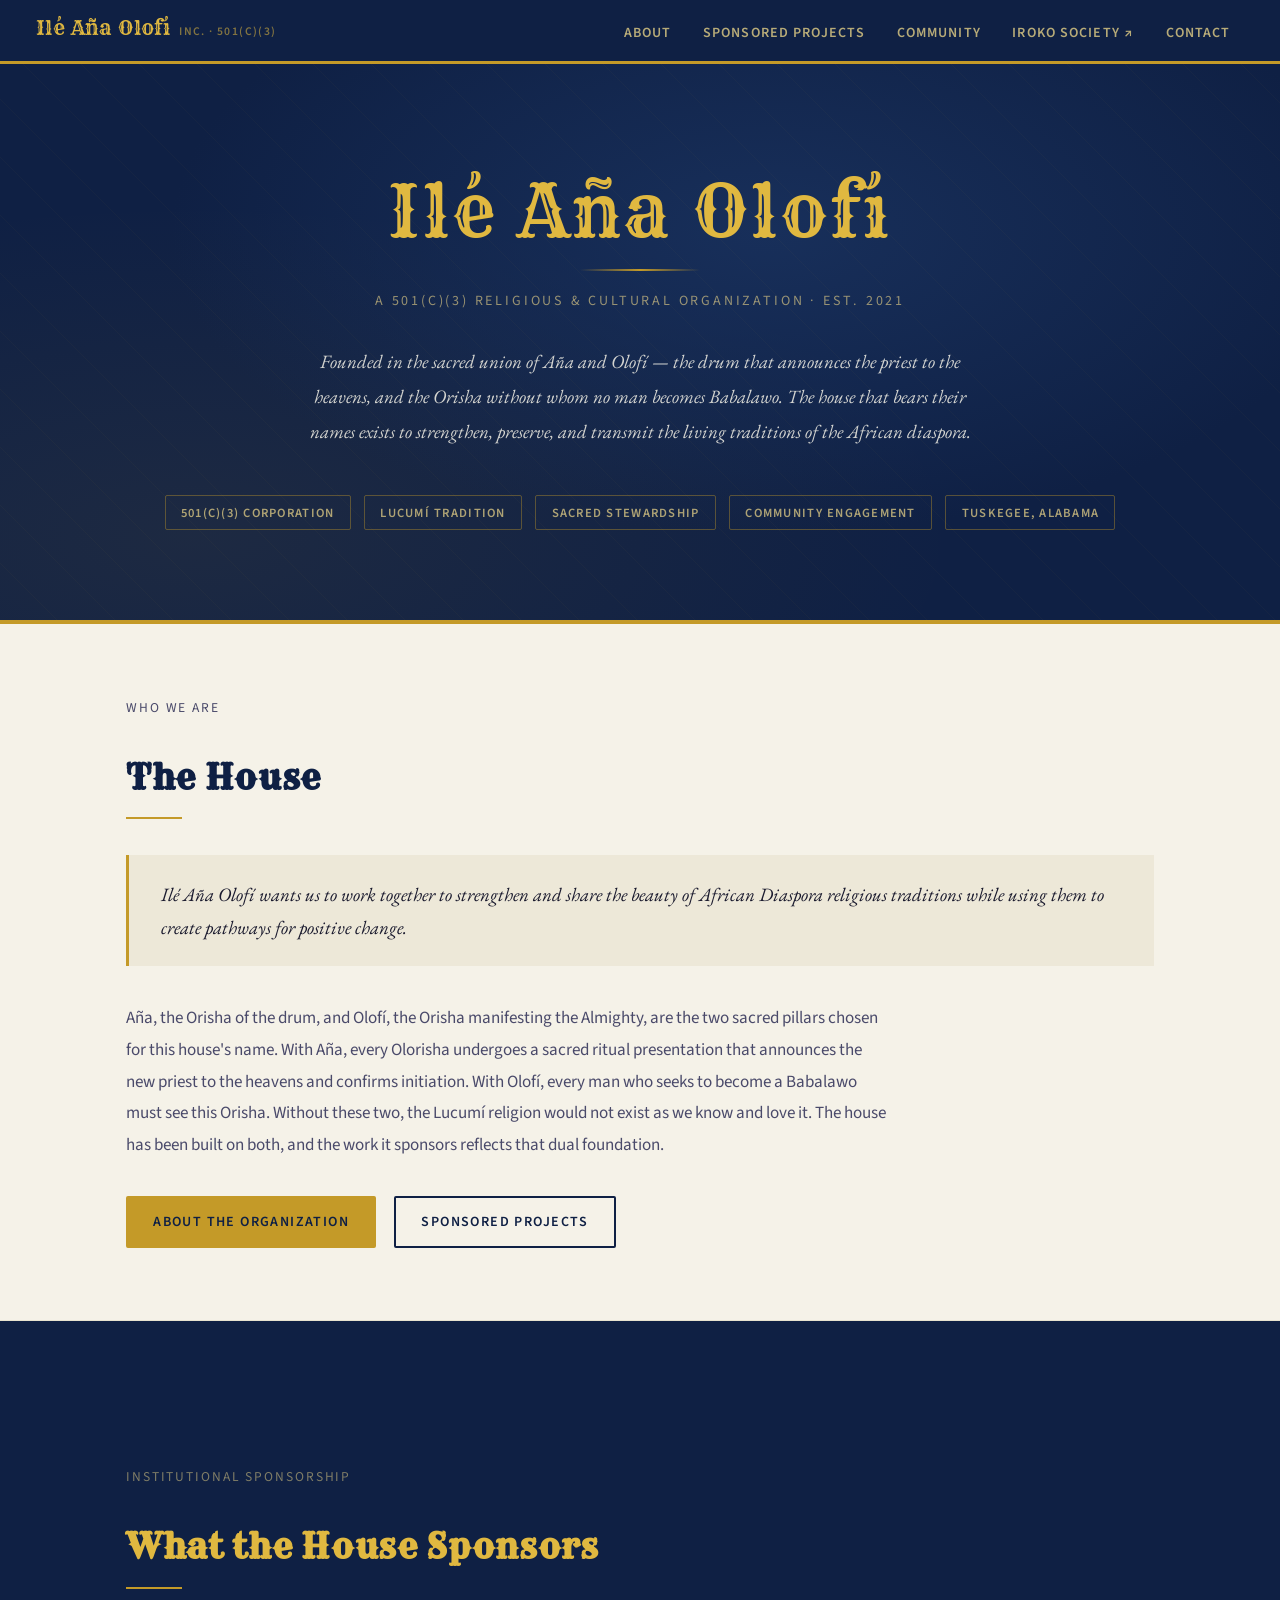
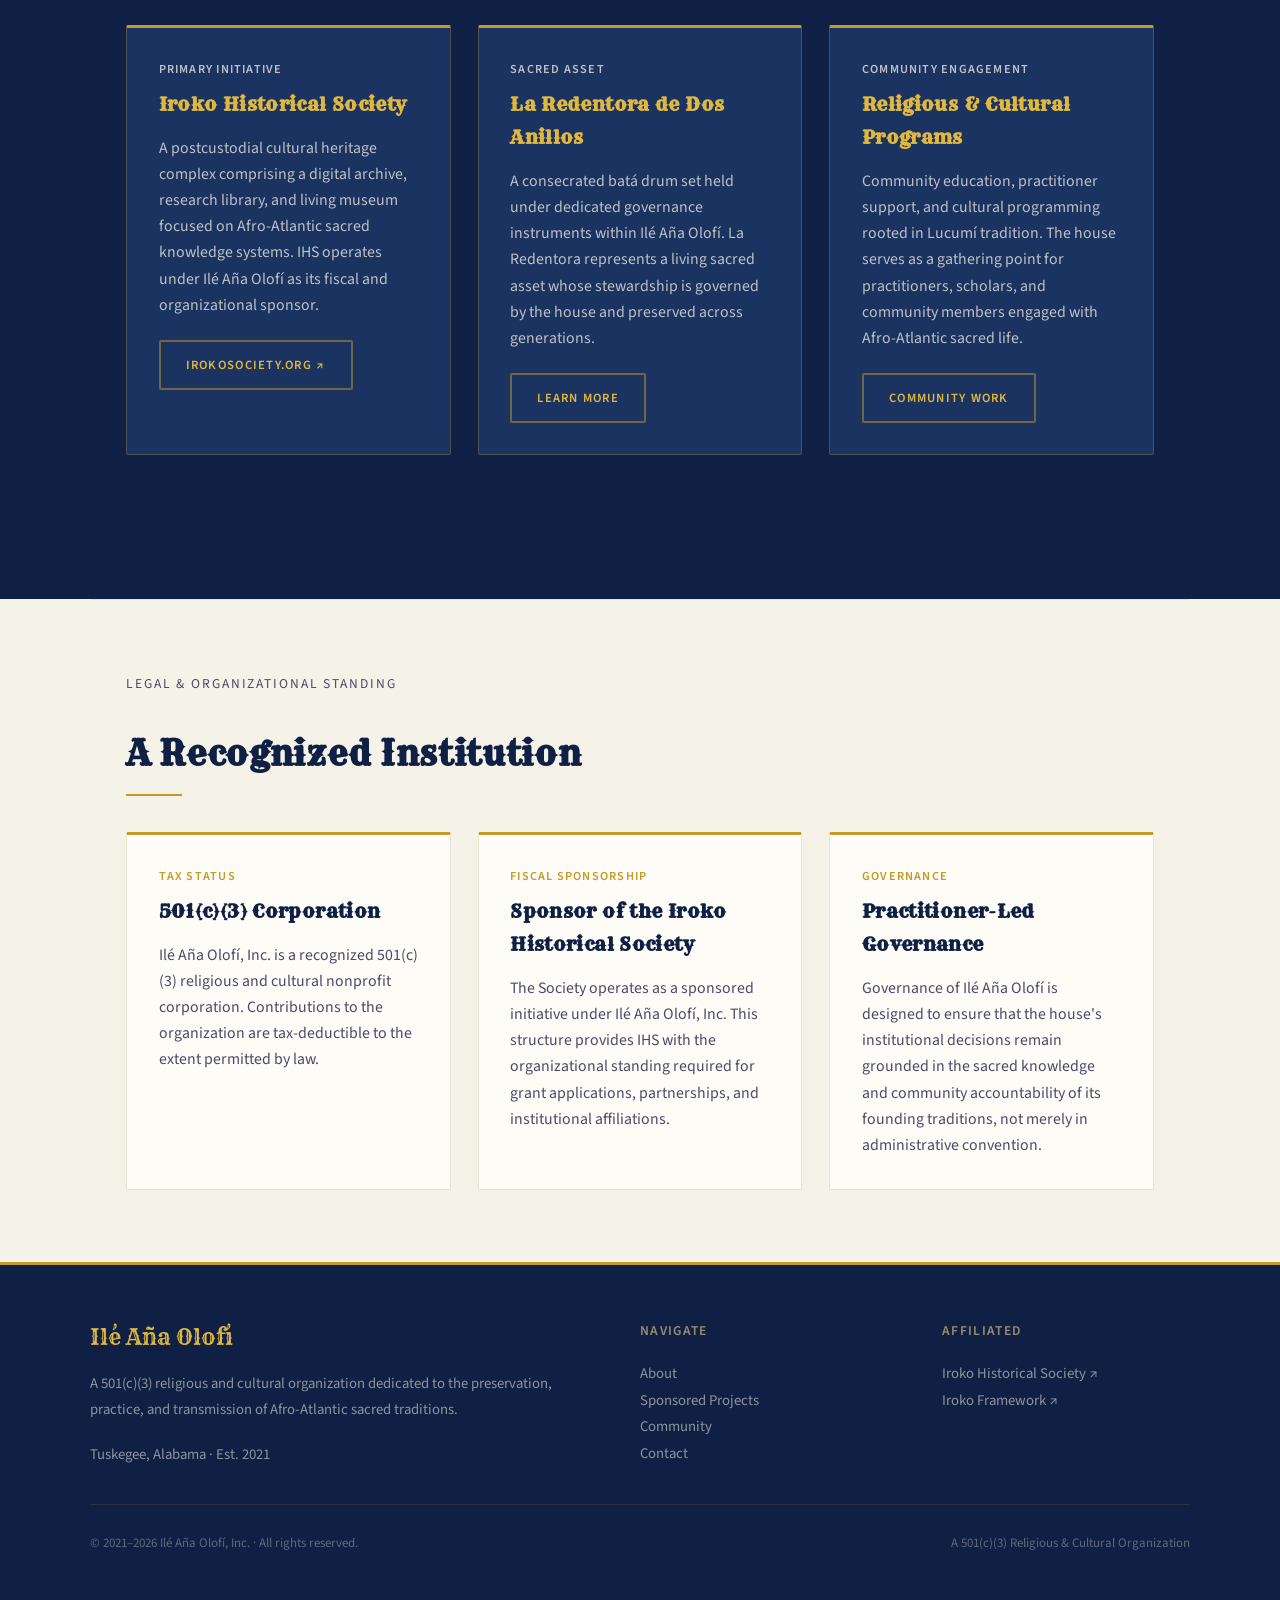
==== index.html @ 7d67a2af "Initial Design for Ilé Aña Olofí Website" ====
<!DOCTYPE html>
<html lang="en">
<head>
  <meta charset="UTF-8">
  <meta name="viewport" content="width=device-width, initial-scale=1.0">
  <title>Ilé Aña Olofí, Inc.</title>
  <meta name="description" content="Ilé Aña Olofí, Inc. is a 501(c)(3) religious and cultural organization dedicated to the preservation, practice, and transmission of Afro-Atlantic sacred traditions. Fiscal sponsor of the Iroko Historical Society.">
  <link rel="stylesheet" href="style.css">
</head>
<body>

<nav>
  <a href="index.html" class="brand">
    <span class="wordmark">Ilé Aña Olofí</span>
    <span class="inc">Inc. · 501(c)(3)</span>
  </a>
  <ul>
    <li><a href="about.html">About</a></li>
    <li><a href="projects.html">Sponsored Projects</a></li>
    <li><a href="community.html">Community</a></li>
    <li><a href="https://www.irokosociety.org" target="_blank">Iroko Society ↗</a></li>
    <li><a href="contact.html">Contact</a></li>
  </ul>
</nav>

<!-- HERO -->
<section class="hero">
  <div class="seal">Ilé Aña Olofí</div>
  <div class="seal-rule"></div>
  <p class="subtitle">A 501(c)(3) Religious &amp; Cultural Organization · Est. 2021</p>
  <p class="lead">
    Founded in the sacred union of Aña and Olofí — the drum that announces the priest to the heavens, and the Orisha without whom no man becomes Babalawo. The house that bears their names exists to strengthen, preserve, and transmit the living traditions of the African diaspora.
  </p>
  <div class="badges">
    <span class="badge">501(c)(3) Corporation</span>
    <span class="badge">Lucumí Tradition</span>
    <span class="badge">Sacred Stewardship</span>
    <span class="badge">Community Engagement</span>
    <span class="badge">Tuskegee, Alabama</span>
  </div>
</section>

<!-- MISSION STATEMENT -->
<section class="section">
  <p class="section-lead">Who We Are</p>
  <h2 class="section-title">The House</h2>
  <blockquote class="mission">
    Ilé Aña Olofí wants us to work together to strengthen and share the beauty of African Diaspora religious traditions while using them to create pathways for positive change.
  </blockquote>
  <p style="font-family: var(--font-sans); font-size: 0.95rem; color: var(--text-muted); max-width: 760px; line-height: 1.85; margin-top: 1.5rem;">
    Aña, the Orisha of the drum, and Olofí, the Orisha manifesting the Almighty, are the two sacred pillars chosen for this house's name. With Aña, every Olorisha undergoes a sacred ritual presentation that announces the new priest to the heavens and confirms initiation. With Olofí, every man who seeks to become a Babalawo must see this Orisha. Without these two, the Lucumí religion would not exist as we know and love it. The house has been built on both, and the work it sponsors reflects that dual foundation.
  </p>
  <div style="margin-top: 2rem; display: flex; gap: 1rem; flex-wrap: wrap;">
    <a href="about.html" class="btn btn-gold">About the Organization</a>
    <a href="projects.html" class="btn btn-outline">Sponsored Projects</a>
  </div>
</section>

<!-- SPONSORED PROJECTS STRIP -->
<div class="section alt">
  <div class="inner">
    <p class="section-lead">Institutional Sponsorship</p>
    <h2 class="section-title">What the House Sponsors</h2>
    <div class="cards">
      <div class="card navy-card">
        <p class="card-tag">Primary Initiative</p>
        <h3>Iroko Historical Society</h3>
        <p>A postcustodial cultural heritage complex comprising a digital archive, research library, and living museum focused on Afro-Atlantic sacred knowledge systems. IHS operates under Ilé Aña Olofí as its fiscal and organizational sponsor.</p>
        <div style="margin-top:1.25rem;">
          <a href="https://www.irokosociety.org" target="_blank" class="btn btn-outline-light" style="font-size:0.7rem;">irokosociety.org ↗</a>
        </div>
      </div>
      <div class="card navy-card">
        <p class="card-tag">Sacred Asset</p>
        <h3>La Redentora de Dos Anillos</h3>
        <p>A consecrated batá drum set held under dedicated governance instruments within Ilé Aña Olofí. La Redentora represents a living sacred asset whose stewardship is governed by the house and preserved across generations.</p>
        <div style="margin-top:1.25rem;">
          <a href="projects.html#redentora" class="btn btn-outline-light" style="font-size:0.7rem;">Learn More</a>
        </div>
      </div>
      <div class="card navy-card">
        <p class="card-tag">Community Engagement</p>
        <h3>Religious &amp; Cultural Programs</h3>
        <p>Community education, practitioner support, and cultural programming rooted in Lucumí tradition. The house serves as a gathering point for practitioners, scholars, and community members engaged with Afro-Atlantic sacred life.</p>
        <div style="margin-top:1.25rem;">
          <a href="community.html" class="btn btn-outline-light" style="font-size:0.7rem;">Community Work</a>
        </div>
      </div>
    </div>
  </div>
</div>

<!-- ORGANIZATIONAL STANDING -->
<section class="section">
  <p class="section-lead">Legal &amp; Organizational Standing</p>
  <h2 class="section-title">A Recognized Institution</h2>
  <div class="cards">
    <div class="card">
      <p class="card-tag">Tax Status</p>
      <h3>501(c)(3) Corporation</h3>
      <p>Ilé Aña Olofí, Inc. is a recognized 501(c)(3) religious and cultural nonprofit corporation. Contributions to the organization are tax-deductible to the extent permitted by law.</p>
    </div>
    <div class="card">
      <p class="card-tag">Fiscal Sponsorship</p>
      <h3>Sponsor of the Iroko Historical Society</h3>
      <p>The Society operates as a sponsored initiative under Ilé Aña Olofí, Inc. This structure provides IHS with the organizational standing required for grant applications, partnerships, and institutional affiliations.</p>
    </div>
    <div class="card">
      <p class="card-tag">Governance</p>
      <h3>Practitioner-Led Governance</h3>
      <p>Governance of Ilé Aña Olofí is designed to ensure that the house's institutional decisions remain grounded in the sacred knowledge and community accountability of its founding traditions, not merely in administrative convention.</p>
    </div>
  </div>
</section>

<footer>
  <div class="footer-inner">
    <div>
      <span class="footer-wordmark">Ilé Aña Olofí</span>
      <p>A 501(c)(3) religious and cultural organization dedicated to the preservation, practice, and transmission of Afro-Atlantic sacred traditions.</p>
      <p style="margin-top: 1rem;">Tuskegee, Alabama · Est. 2021</p>
    </div>
    <div>
      <h4>Navigate</h4>
      <a href="about.html">About</a>
      <a href="projects.html">Sponsored Projects</a>
      <a href="community.html">Community</a>
      <a href="contact.html">Contact</a>
    </div>
    <div>
      <h4>Affiliated</h4>
      <a href="https://www.irokosociety.org" target="_blank">Iroko Historical Society ↗</a>
      <a href="https://ontology.irokosociety.org/" target="_blank">Iroko Framework ↗</a>
    </div>
  </div>
  <div class="footer-bottom">
    <p>© 2021–2026 Ilé Aña Olofí, Inc. · All rights reserved.</p>
    <p>A 501(c)(3) Religious &amp; Cultural Organization</p>
  </div>
</footer>

</body>
</html>
---- style.css ----
@import url('https://fonts.googleapis.com/css2?family=Rye&family=EB+Garamond:ital,wght@0,400;0,500;0,600;1,400&family=Source+Sans+3:wght@300;400;600&display=swap');

/* ============================================================
   ILÉ AÑA OLOFÍ — Navy · Gold · Cream
   ============================================================ */

:root {
  --navy:        #0F2044;
  --navy-mid:    #1A3360;
  --navy-light:  #243F78;
  --gold:        #C49A28;
  --gold-light:  #E0B840;
  --gold-pale:   #F0D98A;
  --cream:       #F5F2E8;
  --cream-dark:  #E8E3D0;
  --cream-mid:   #EDE8D8;
  --text-main:   #1A1A2E;
  --text-muted:  #4A4A6A;
  --white:       #FDFCF7;

  --font-display: 'Rye', 'Poor Richard', Georgia, serif;
  --font-serif:   'EB Garamond', Garamond, Georgia, serif;
  --font-sans:    'Source Sans 3', system-ui, sans-serif;
}

*, *::before, *::after { box-sizing: border-box; margin: 0; padding: 0; }
html { font-size: 18px; scroll-behavior: smooth; }
body {
  background: var(--cream);
  color: var(--text-main);
  font-family: var(--font-serif);
  line-height: 1.75;
}

/* ── NAV ── */
nav {
  background: var(--navy);
  border-bottom: 3px solid var(--gold);
  position: sticky; top: 0; z-index: 100;
  padding: 0 2rem;
  display: flex; align-items: center; justify-content: space-between;
  height: 64px;
}
nav .brand {
  text-decoration: none;
  display: flex; align-items: baseline; gap: 0.5rem;
}
nav .brand .wordmark {
  font-family: var(--font-display);
  font-size: 1.1rem;
  color: var(--gold-light);
  letter-spacing: 0.02em;
  line-height: 1;
}
nav .brand .inc {
  font-family: var(--font-sans);
  font-size: 0.65rem; font-weight: 600; letter-spacing: 0.12em;
  text-transform: uppercase;
  color: rgba(224,184,64,0.55);
}
nav ul {
  list-style: none; display: flex; gap: 0.25rem;
}
nav ul li a {
  font-family: var(--font-sans);
  font-size: 0.78rem; font-weight: 600; letter-spacing: 0.08em; text-transform: uppercase;
  color: rgba(240,217,138,0.75);
  text-decoration: none;
  padding: 0.4rem 0.75rem; border-radius: 3px;
  transition: background 0.2s, color 0.2s;
}
nav ul li a:hover { background: rgba(196,154,40,0.15); color: var(--gold-light); }

/* ── HERO ── */
.hero {
  background: var(--navy);
  background-image:
    radial-gradient(ellipse at 60% 30%, rgba(26,51,96,0.8) 0%, transparent 55%),
    radial-gradient(ellipse at 15% 85%, rgba(196,154,40,0.08) 0%, transparent 50%);
  color: var(--cream);
  padding: 6rem 2rem 5rem;
  text-align: center;
  border-bottom: 4px solid var(--gold);
  position: relative;
  overflow: hidden;
}
.hero::before {
  content: '';
  position: absolute; inset: 0;
  background-image: repeating-linear-gradient(
    45deg,
    transparent,
    transparent 40px,
    rgba(196,154,40,0.03) 40px,
    rgba(196,154,40,0.03) 41px
  );
  pointer-events: none;
}
.hero .seal {
  font-family: var(--font-display);
  font-size: clamp(2.4rem, 6vw, 4rem);
  color: var(--gold-light);
  letter-spacing: 0.04em;
  line-height: 1.1;
  margin-bottom: 0.5rem;
  position: relative;
}
.hero .seal-rule {
  width: 120px; height: 2px;
  background: linear-gradient(90deg, transparent, var(--gold), transparent);
  margin: 1rem auto;
}
.hero .subtitle {
  font-family: var(--font-sans);
  font-size: 0.78rem; letter-spacing: 0.2em; text-transform: uppercase;
  color: rgba(240,217,138,0.6);
  margin-bottom: 1.75rem;
}
.hero p.lead {
  max-width: 680px; margin: 0 auto 2.5rem;
  font-size: 1.05rem; line-height: 1.85;
  color: rgba(245,242,232,0.85);
  font-style: italic;
}
.hero .badges {
  display: flex; justify-content: center; gap: 0.75rem; flex-wrap: wrap;
}
.hero .badge {
  font-family: var(--font-sans);
  font-size: 0.7rem; font-weight: 600; letter-spacing: 0.1em; text-transform: uppercase;
  padding: 0.3rem 0.85rem;
  border: 1px solid rgba(196,154,40,0.4);
  border-radius: 2px;
  color: rgba(240,217,138,0.7);
}

/* ── DIVIDER ORNAMENT ── */
.ornament {
  text-align: center;
  padding: 1rem 0;
  color: var(--gold);
  font-size: 1.2rem;
  letter-spacing: 0.5rem;
  opacity: 0.5;
}

/* ── SECTIONS ── */
.section {
  max-width: 1100px; margin: 0 auto;
  padding: 4rem 2rem;
}
.section + .section { border-top: 1px solid var(--cream-dark); }
.section.alt { background: var(--navy); color: var(--cream); max-width: 100%; }
.section.alt .inner { max-width: 1100px; margin: 0 auto; padding: 4rem 2rem; }
.section.mid { background: var(--cream-mid); max-width: 100%; }
.section.mid .inner { max-width: 1100px; margin: 0 auto; padding: 4rem 2rem; }

h2.section-title {
  font-family: var(--font-display);
  font-size: clamp(1.4rem, 3vw, 1.9rem);
  color: var(--navy);
  margin-bottom: 0.4rem;
  letter-spacing: 0.02em;
}
.section.alt h2.section-title { color: var(--gold-light); }
h2.section-title::after {
  content: '';
  display: block; width: 56px; height: 2px;
  background: var(--gold);
  margin-top: 0.6rem;
}
.section-lead {
  font-family: var(--font-sans);
  font-size: 0.75rem; letter-spacing: 0.14em; text-transform: uppercase;
  color: var(--text-muted);
  margin-bottom: 1.5rem;
}
.section.alt .section-lead { color: rgba(240,217,138,0.5); }

/* ── CARDS ── */
.cards {
  display: grid;
  grid-template-columns: repeat(auto-fit, minmax(280px, 1fr));
  gap: 1.5rem; margin-top: 2rem;
}
.card {
  background: var(--white);
  border: 1px solid var(--cream-dark);
  border-top: 3px solid var(--gold);
  padding: 1.75rem;
  border-radius: 2px;
  transition: box-shadow 0.2s, transform 0.2s;
}
.card:hover {
  box-shadow: 0 6px 24px rgba(15,32,68,0.1);
  transform: translateY(-2px);
}
.card.navy-card {
  background: var(--navy-mid);
  border-color: rgba(196,154,40,0.3);
  border-top-color: var(--gold);
  color: var(--cream);
}
.card h3 {
  font-family: var(--font-display);
  font-size: 1.05rem; color: var(--navy);
  margin-bottom: 0.75rem; letter-spacing: 0.02em;
}
.card.navy-card h3 { color: var(--gold-light); }
.card p {
  font-family: var(--font-sans);
  font-size: 0.88rem; color: var(--text-muted); line-height: 1.65;
}
.card.navy-card p { color: rgba(245,242,232,0.75); }
.card .card-tag {
  font-family: var(--font-sans);
  font-size: 0.68rem; font-weight: 600; letter-spacing: 0.1em; text-transform: uppercase;
  color: var(--gold); margin-bottom: 0.5rem;
}

/* ── BLOCKQUOTE ── */
blockquote.mission {
  border-left: 3px solid var(--gold);
  margin: 2rem 0;
  padding: 1.25rem 1.75rem;
  background: var(--cream-mid);
  font-style: italic;
  font-size: 1.05rem;
  color: var(--text-main);
}
blockquote.mission cite {
  display: block; margin-top: 0.75rem;
  font-style: normal; font-size: 0.78rem;
  font-family: var(--font-sans); letter-spacing: 0.06em;
  color: var(--text-muted);
}

/* ── BUTTONS ── */
.btn {
  display: inline-block;
  font-family: var(--font-sans);
  font-size: 0.78rem; font-weight: 600; letter-spacing: 0.1em; text-transform: uppercase;
  padding: 0.65rem 1.4rem; border-radius: 2px;
  text-decoration: none;
  transition: background 0.2s, color 0.2s, border-color 0.2s;
}
.btn-gold {
  background: var(--gold); color: var(--navy);
  border: 2px solid var(--gold);
}
.btn-gold:hover { background: var(--gold-light); border-color: var(--gold-light); }
.btn-outline {
  background: transparent; color: var(--navy);
  border: 2px solid var(--navy);
}
.btn-outline:hover { background: var(--navy); color: var(--cream); }
.btn-outline-light {
  background: transparent; color: var(--gold-light);
  border: 2px solid rgba(196,154,40,0.5);
}
.btn-outline-light:hover { background: rgba(196,154,40,0.15); border-color: var(--gold-light); }

/* ── FOOTER ── */
footer {
  background: var(--navy);
  color: rgba(245,242,232,0.6);
  padding: 3rem 2rem;
  border-top: 3px solid var(--gold);
}
.footer-inner {
  max-width: 1100px; margin: 0 auto;
  display: grid; grid-template-columns: 2fr 1fr 1fr; gap: 3rem;
}
footer .footer-wordmark {
  font-family: var(--font-display);
  font-size: 1.2rem; color: var(--gold-light);
  margin-bottom: 0.75rem; display: block;
}
footer p, footer a {
  font-family: var(--font-sans); font-size: 0.82rem;
  line-height: 1.8; color: rgba(245,242,232,0.55);
}
footer h4 {
  font-family: var(--font-sans); font-weight: 600;
  font-size: 0.75rem; letter-spacing: 0.1em; text-transform: uppercase;
  color: rgba(240,217,138,0.6); margin-bottom: 1rem;
}
footer a { text-decoration: none; display: block; }
footer a:hover { color: var(--gold-light); }
.footer-bottom {
  max-width: 1100px; margin: 2rem auto 0;
  padding-top: 1.5rem;
  border-top: 1px solid rgba(196,154,40,0.15);
  display: flex; justify-content: space-between; align-items: center; flex-wrap: wrap; gap: 1rem;
}
.footer-bottom p {
  font-family: var(--font-sans); font-size: 0.72rem;
  color: rgba(245,242,232,0.35);
}

/* ── RESPONSIVE ── */
@media (max-width: 768px) {
  nav ul { display: none; }
  .footer-inner { grid-template-columns: 1fr; gap: 2rem; }
}
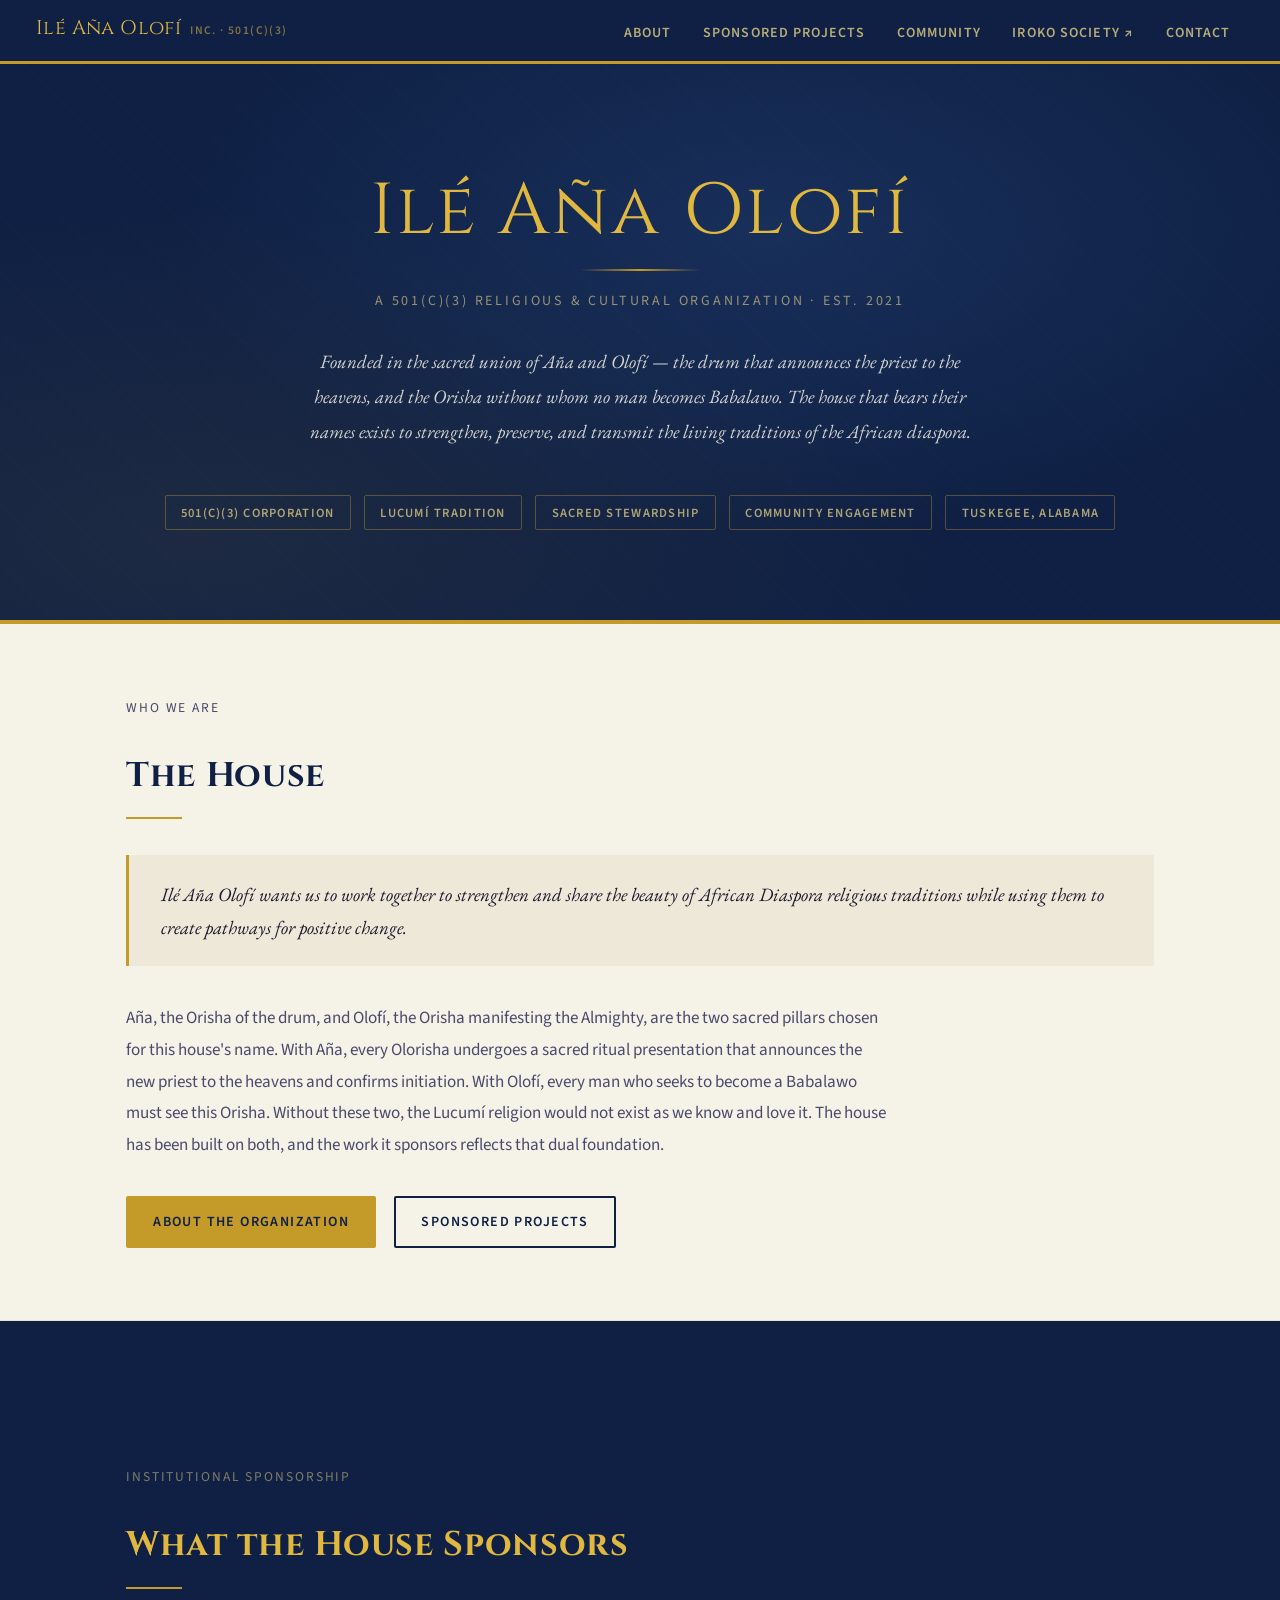
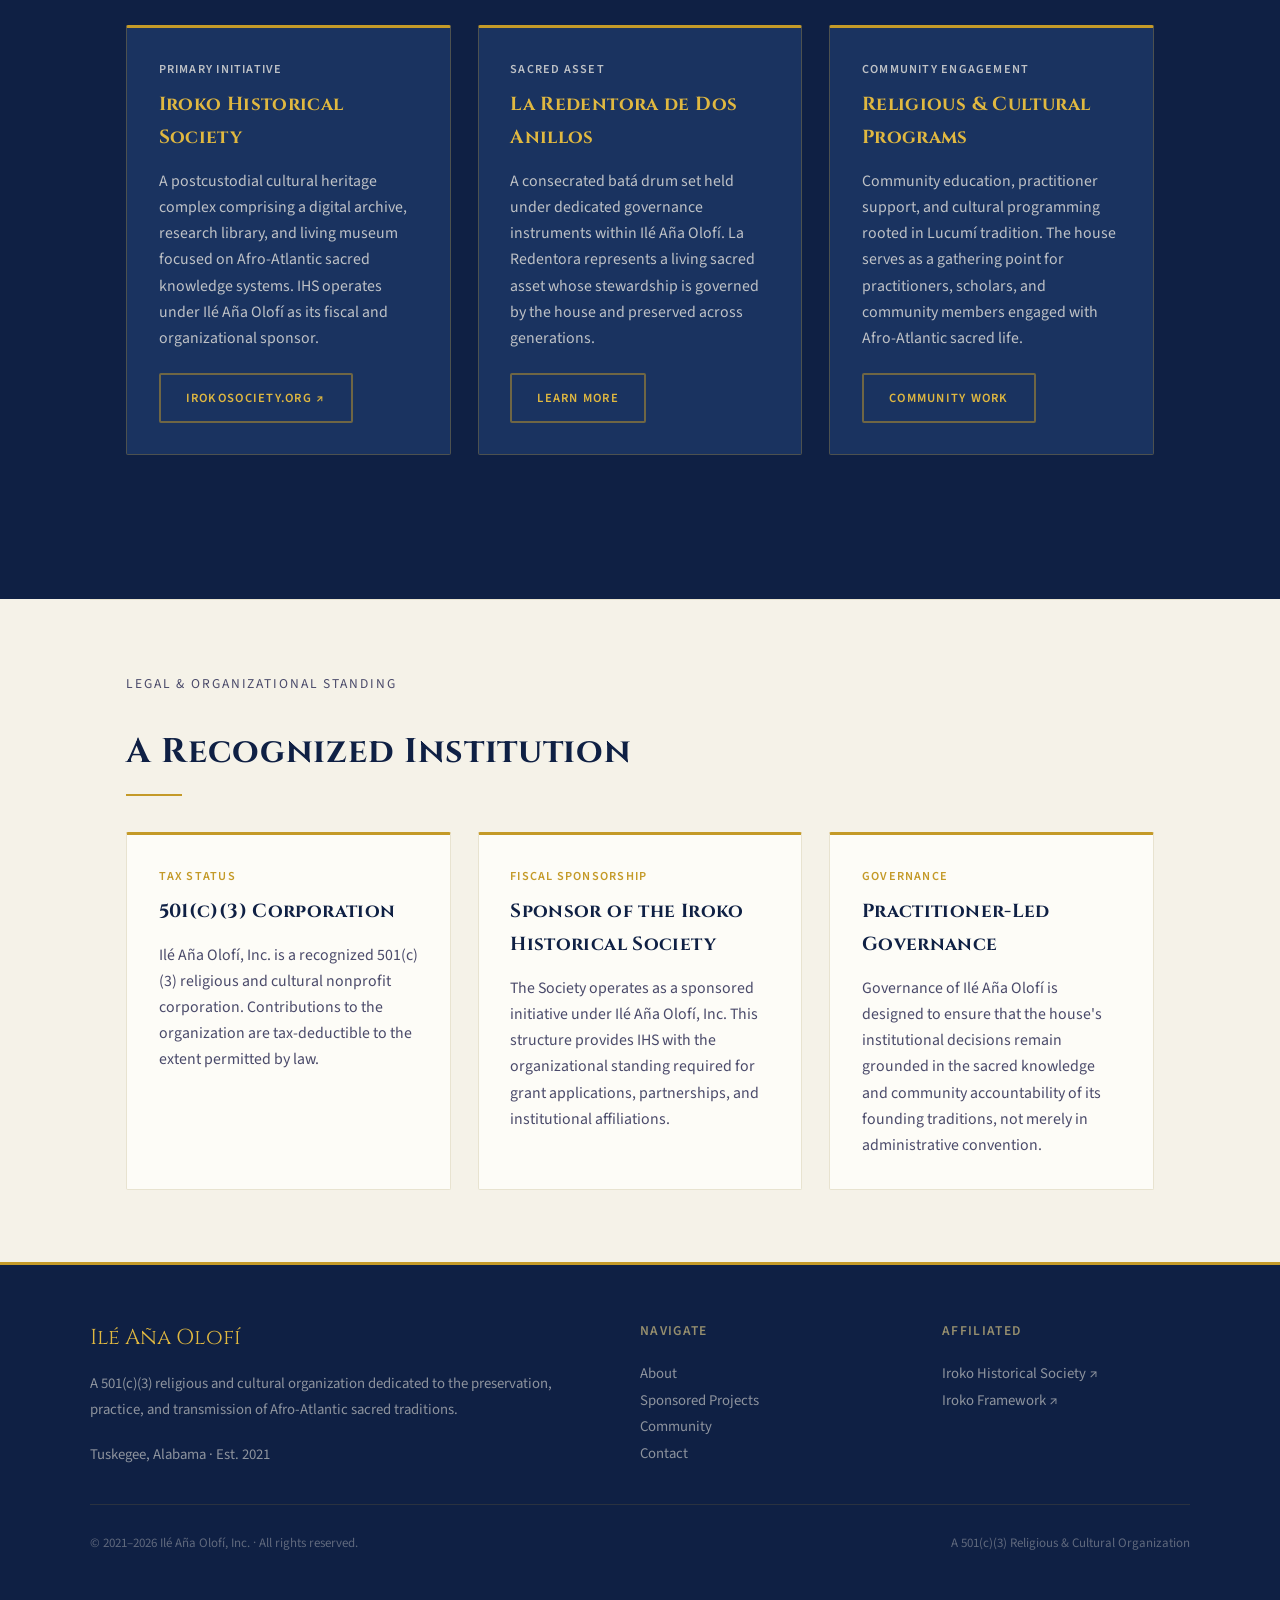
==== commit 9842901e: "GA Tag updates" ====
--- a/index.html
+++ b/index.html
@@ -6,6 +6,14 @@
   <title>Ilé Aña Olofí, Inc.</title>
   <meta name="description" content="Ilé Aña Olofí, Inc. is a 501(c)(3) religious and cultural organization dedicated to the preservation, practice, and transmission of Afro-Atlantic sacred traditions. Fiscal sponsor of the Iroko Historical Society.">
   <link rel="stylesheet" href="style.css">
+  <!-- Google Analytics -->
+  <script async src="https://www.googletagmanager.com/gtag/js?id=G-YC5E6GBY4K"></script>
+  <script>
+    window.dataLayer = window.dataLayer || [];
+    function gtag(){dataLayer.push(arguments);}
+    gtag('js', new Date());
+    gtag('config', 'G-YC5E6GBY4K');
+  </script>
 </head>
 <body>
 
--- a/style.css
+++ b/style.css
@@ -1,4 +1,4 @@
-@import url('https://fonts.googleapis.com/css2?family=Rye&family=EB+Garamond:ital,wght@0,400;0,500;0,600;1,400&family=Source+Sans+3:wght@300;400;600&display=swap');
+@import url('https://fonts.googleapis.com/css2?family=Cinzel:wght@400;600;700&family=EB+Garamond:ital,wght@0,400;0,500;0,600;1,400&family=Source+Sans+3:wght@300;400;600&display=swap');
 
 /* ============================================================
    ILÉ AÑA OLOFÍ — Navy · Gold · Cream
@@ -18,7 +18,7 @@
   --text-muted:  #4A4A6A;
   --white:       #FDFCF7;
 
-  --font-display: 'Rye', 'Poor Richard', Georgia, serif;
+  --font-display: 'Cinzel', Georgia, serif;
   --font-serif:   'EB Garamond', Garamond, Georgia, serif;
   --font-sans:    'Source Sans 3', system-ui, sans-serif;
 }
@@ -299,7 +299,51 @@
 }
 
 /* ── RESPONSIVE ── */
+
+/* ── Tablet / large mobile (≤ 768px) ─────────────────────────── */
 @media (max-width: 768px) {
+
+  html { font-size: 16px; }
+
+  /* Nav */
   nav ul { display: none; }
+  nav { padding: 0 1.25rem; }
+
+  /* Hero */
+  .hero { padding: 4rem 1.25rem 3rem; }
+  .hero .seal { font-size: 2rem; }
+
+  /* Sections */
+  .section { padding: 2.5rem 1.25rem; }
+  .section.alt .inner,
+  .section.mid .inner { padding: 2.5rem 1.25rem; }
+
+  /* Cards — single column */
+  .cards { grid-template-columns: 1fr; gap: 1rem; }
+
+  /* Footer */
   .footer-inner { grid-template-columns: 1fr; gap: 2rem; }
-}
+  .footer-bottom { flex-direction: column; align-items: flex-start; }
+}
+
+/* ── Small mobile (≤ 480px) ───────────────────────────────────── */
+@media (max-width: 480px) {
+
+  html { font-size: 15px; }
+
+  nav { padding: 0 1rem; height: 56px; }
+  nav .brand .wordmark { font-size: .95rem; }
+
+  /* Hero */
+  .hero { padding: 3rem 1rem 2.5rem; }
+  .hero .seal { font-size: 1.7rem; letter-spacing: 0.02em; }
+  .hero p.lead { font-size: .95rem; }
+  .hero .badges { gap: .5rem; }
+  .hero .badge { font-size: .65rem; }
+
+  /* Buttons — stack */
+  div[style*="display: flex"] .btn { width: 100%; text-align: center; }
+
+  /* Footer */
+  footer { padding: 2.5rem 1rem; }
+}
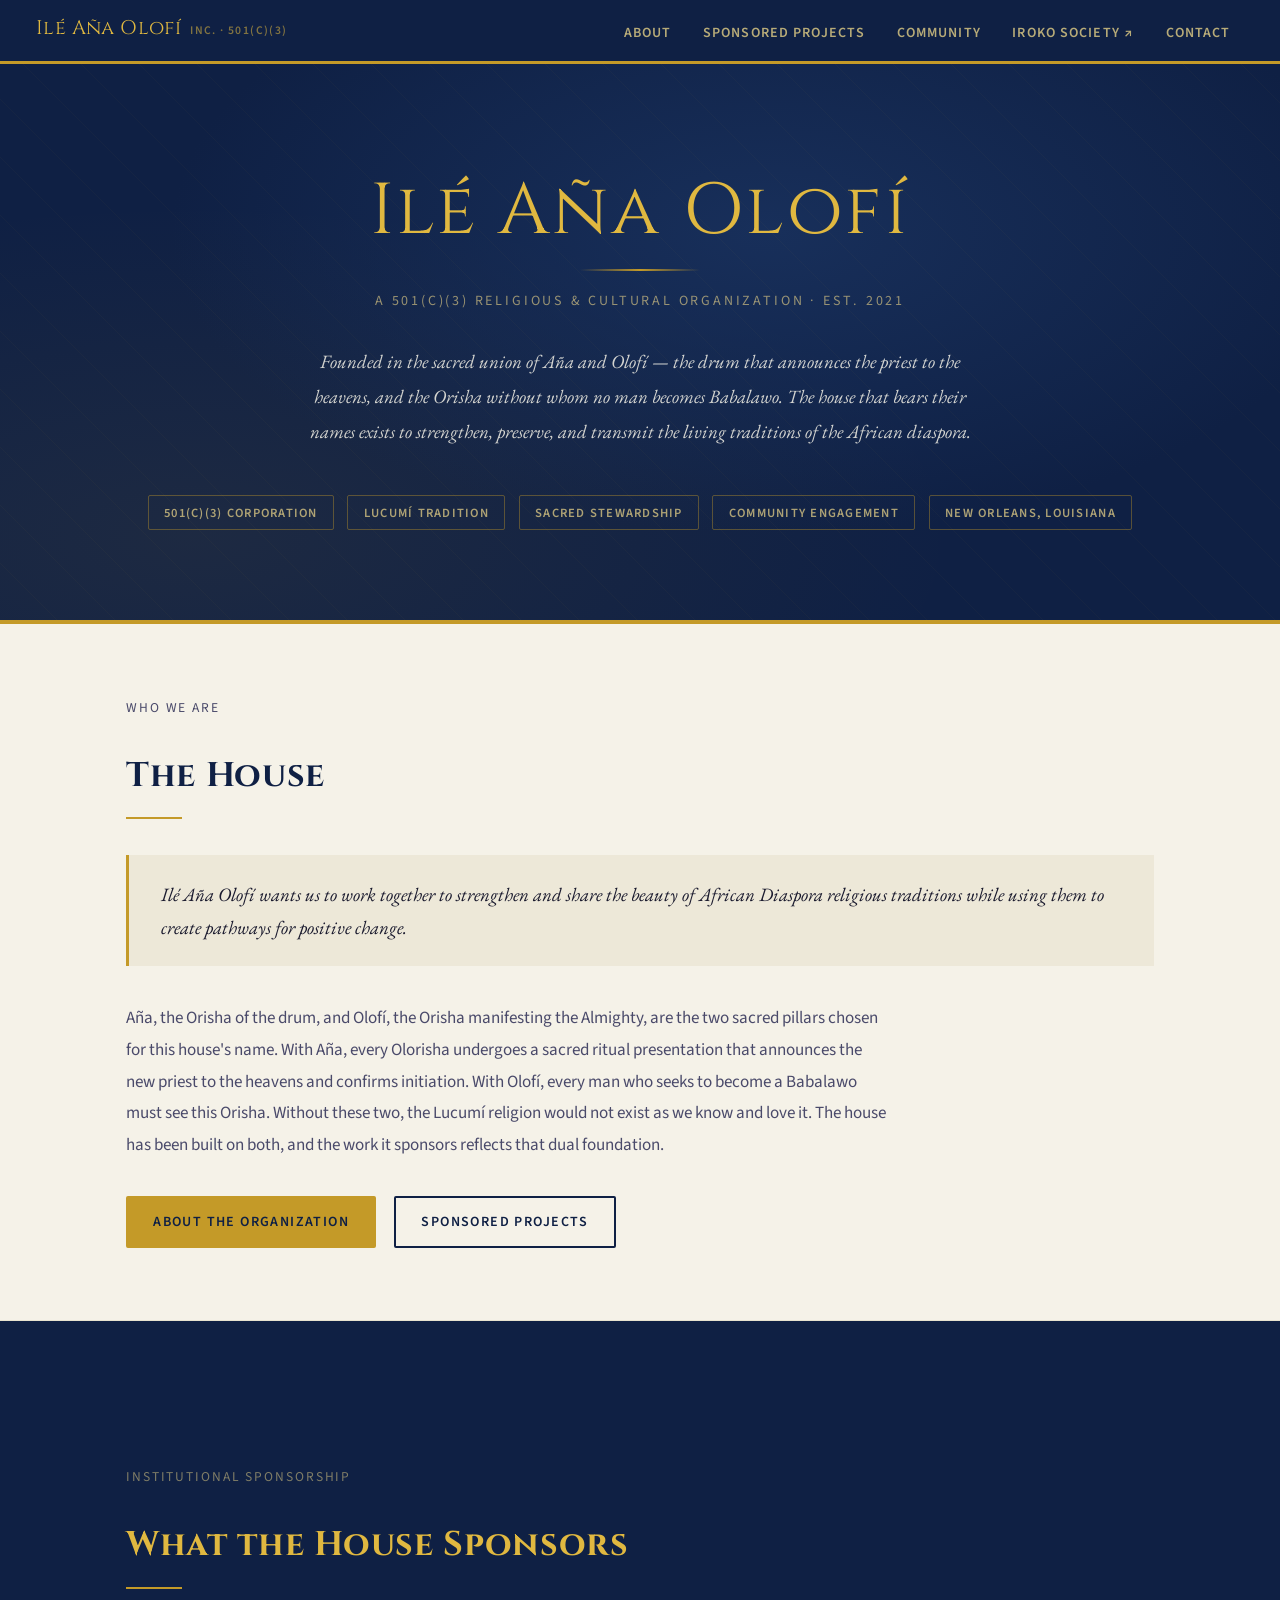
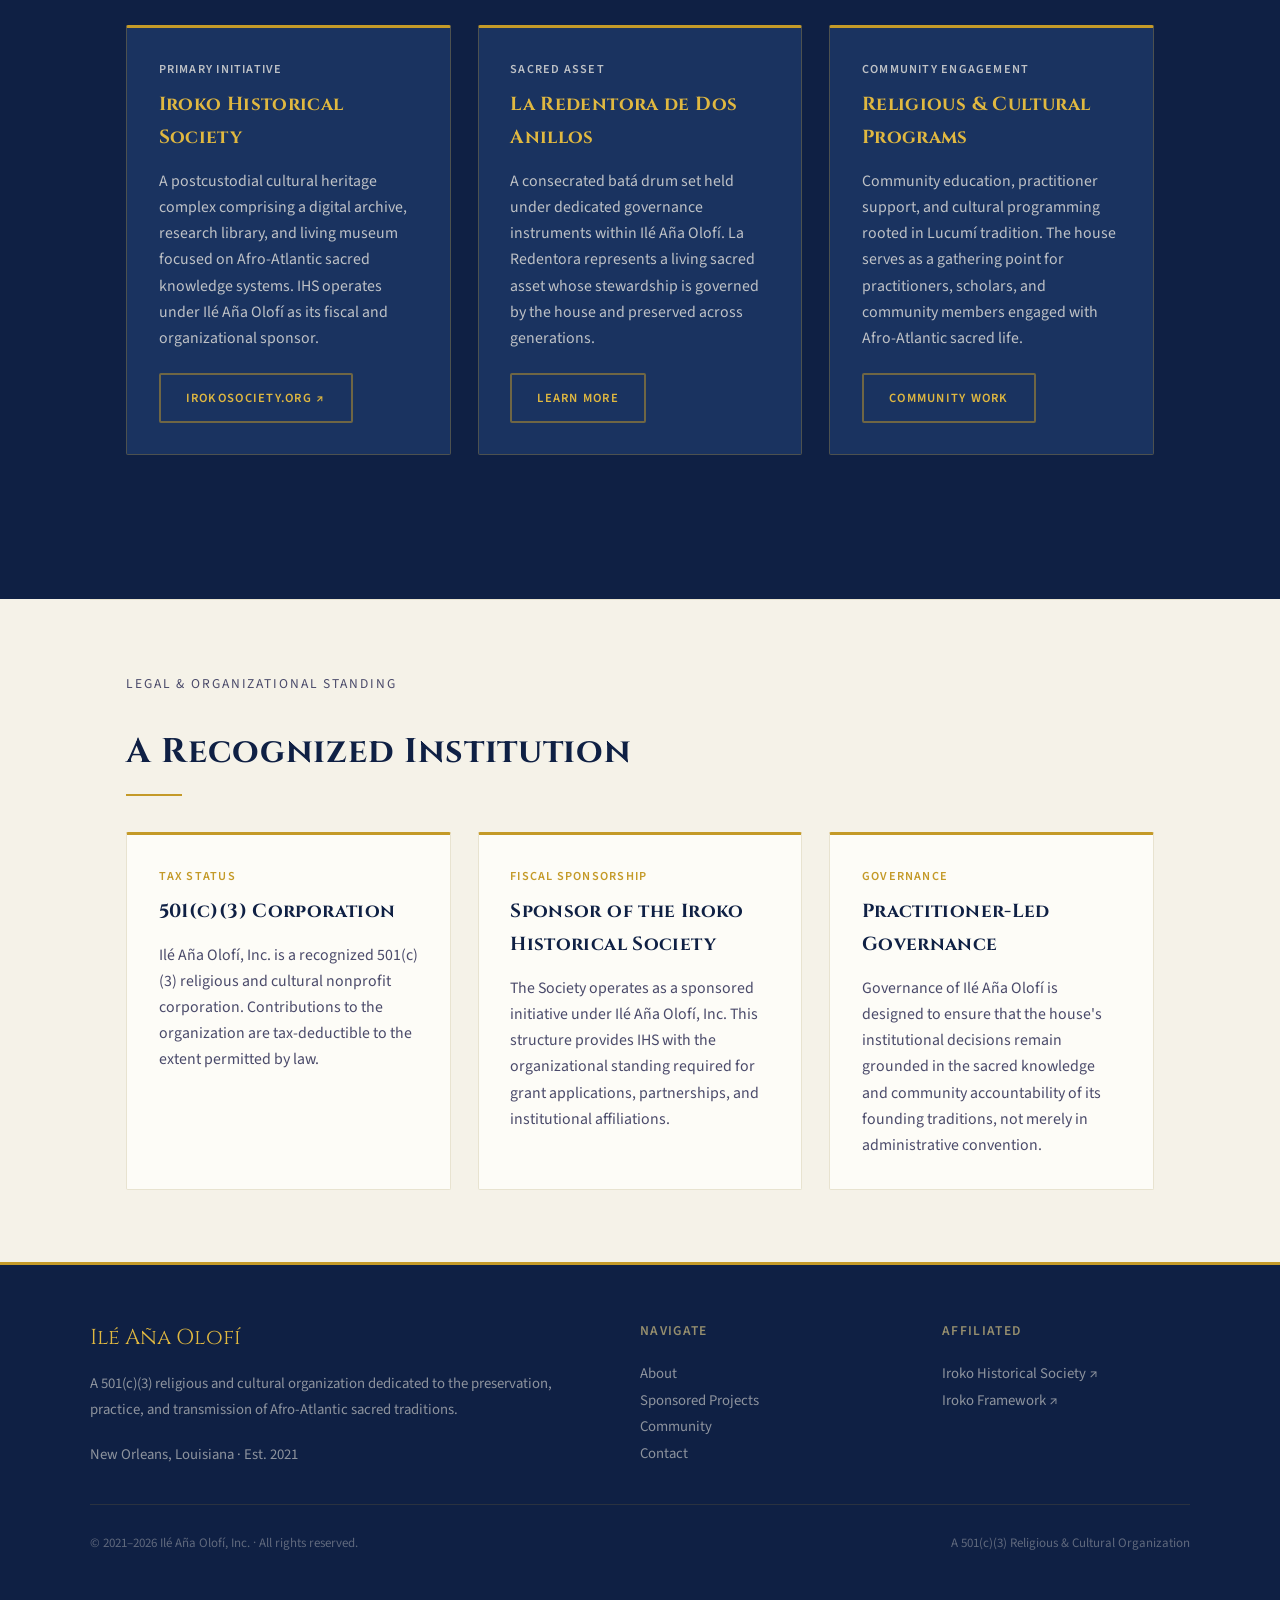
==== commit ad839368: "Minor update to website content" ====
--- a/index.html
+++ b/index.html
@@ -5,6 +5,20 @@
   <meta name="viewport" content="width=device-width, initial-scale=1.0">
   <title>Ilé Aña Olofí, Inc.</title>
   <meta name="description" content="Ilé Aña Olofí, Inc. is a 501(c)(3) religious and cultural organization dedicated to the preservation, practice, and transmission of Afro-Atlantic sacred traditions. Fiscal sponsor of the Iroko Historical Society.">
+  <link rel="icon" type="image/svg+xml" href="assets/iao-favicon.svg">
+  <meta property="og:type" content="website">
+  <meta property="og:site_name" content="Ilé Aña Olofí, Inc.">
+  <meta property="og:title" content="Ilé Aña Olofí, Inc.">
+  <meta property="og:description" content="A 501(c)(3) religious and cultural organization dedicated to the preservation, practice, and transmission of Afro-Atlantic sacred traditions. Fiscal sponsor of the Iroko Historical Society.">
+  <meta property="og:url" content="https://ileanaolofi.org/">
+  <meta property="og:image" content="https://ileanaolofi.org/assets/og-iao.png">
+  <meta property="og:image:width" content="1200">
+  <meta property="og:image:height" content="630">
+  <meta property="og:image:type" content="image/png">
+  <meta name="twitter:card" content="summary_large_image">
+  <meta name="twitter:title" content="Ilé Aña Olofí, Inc.">
+  <meta name="twitter:description" content="A 501(c)(3) religious and cultural organization dedicated to the preservation, practice, and transmission of Afro-Atlantic sacred traditions. Fiscal sponsor of the Iroko Historical Society.">
+  <meta name="twitter:image" content="https://ileanaolofi.org/assets/og-iao.png">
   <link rel="stylesheet" href="style.css">
   <!-- Google Analytics -->
   <script async src="https://www.googletagmanager.com/gtag/js?id=G-YC5E6GBY4K"></script>
@@ -44,7 +58,7 @@
     <span class="badge">Lucumí Tradition</span>
     <span class="badge">Sacred Stewardship</span>
     <span class="badge">Community Engagement</span>
-    <span class="badge">Tuskegee, Alabama</span>
+    <span class="badge">New Orleans, Louisiana</span>
   </div>
 </section>
 
@@ -126,7 +140,7 @@
     <div>
       <span class="footer-wordmark">Ilé Aña Olofí</span>
       <p>A 501(c)(3) religious and cultural organization dedicated to the preservation, practice, and transmission of Afro-Atlantic sacred traditions.</p>
-      <p style="margin-top: 1rem;">Tuskegee, Alabama · Est. 2021</p>
+      <p style="margin-top: 1rem;">New Orleans, Louisiana · Est. 2021</p>
     </div>
     <div>
       <h4>Navigate</h4>
